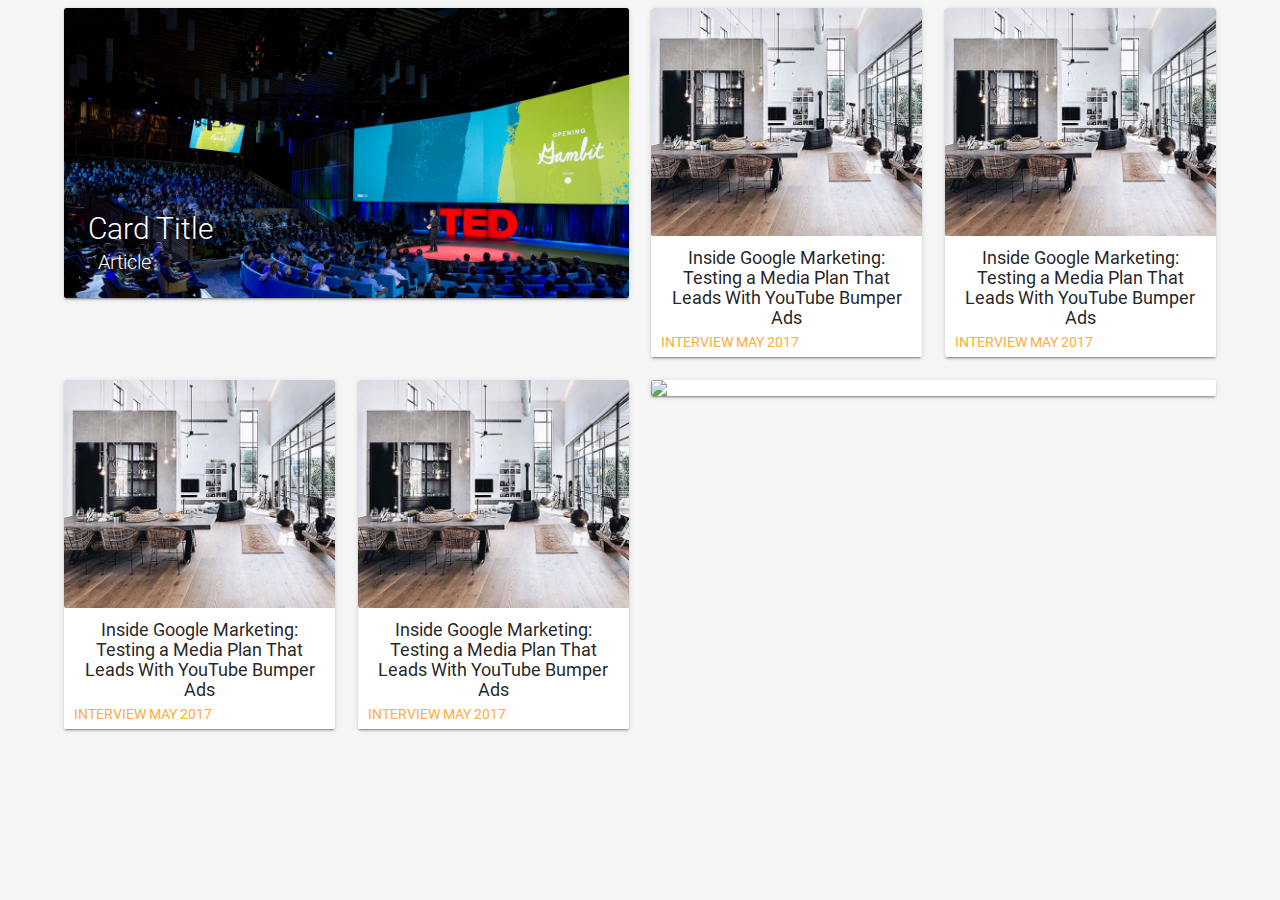
==== index.html @ 9502543b "Add relative units for font-size property, responsive for large screen devices" ====
<!DOCTYPE html>
<html>
  <head>
    <link href="http://fonts.googleapis.com/icon?family=Material+Icons" rel="stylesheet">
    <link rel="stylesheet" href="css/font-awesome.css">
    <link rel="stylesheet" href="css/materialize.css">
    <!-- <link rel="stylesheet" href="css/materialize.min.css"> -->
    <link rel="stylesheet" href="css/styles.css">
    <meta charset="utf-8">
    <meta name="viewport" content="width=device-width, initial-scale=1.0"/>
    <title>Latest Trends</title>
  </head>

  <body>
    <div class="container">
      <div class="row">
        <div id="top" class="col s12 m12 l6">
          <div class="card">
            <div class="card-image">
              <img src="img/ted.jpg">
              <span class="card-title">Card Title<br><a class="card-action" href="#">Article</a></span>
            </div>
          </div>
        </div>



        <div class="col s12 m6 l3 hoverable">
          <div class="card horizontal">
            <div class="card-image">
              <img src="img/12.jpg">
            </div>
            <div class="card-text">
              <div class="card-body">
                <h5>Inside Google Marketing: Testing a Media Plan That Leads With YouTube Bumper Ads</h5>
                <span class="card-action"><a href="#">Interview May 2017</a></span>
              </div>
            </div>
          </div>
        </div>

        <div class="col s12 m6 l3 hoverable">
          <div class="card card-grid-default horizontal">
            <div class="card-image">
              <img src="img/12.jpg">
            </div>
            <div class="card-text">
              <div class="card-body">
                <h5>Inside Google Marketing: Testing a Media Plan That Leads With YouTube Bumper Ads</h5>
                <span class="card-action"><a href="#">Interview May 2017</a></span>
              </div>
            </div>
          </div>
        </div>


        <div class="col s12 m6 l3 hoverable">
          <div class="card card-grid-default horizontal">
            <div class="card-image">
              <img src="img/12.jpg">
            </div>
            <div class="card-text">
              <div class="card-body">
                <h5>Inside Google Marketing: Testing a Media Plan That Leads With YouTube Bumper Ads</h5>
                <span class="card-action"><a href="#">Interview May 2017</a></span>
              </div>
            </div>
          </div>
        </div>

        <div class="col s12 m6 l3 hoverable">
          <div class="card card-grid-default horizontal">
            <div class="card-image">
              <img src="img/12.jpg">
            </div>
            <div class="card-text">
              <div class="card-body">
                <h5>Inside Google Marketing: Testing a Media Plan That Leads With YouTube Bumper Ads</h5>
                <span class="card-action"><a href="#">Interview May 2017</a></span>
              </div>
            </div>
          </div>
        </div>




        <div class="col s12 m12 l6">
          <div class="card">
            <div class="card-image">
              <img src="http://via.placeholder.com/450x250">
              <span class="card-title">Card Title<br><a class="card-action" href="#">Article</a></span>
            </div>
          </div>
        </div>
      </div>

    </div>




    <script src="js/jquery-3.2.1.js" type="text/javascript"></script>
    <script type="text/javascript" src="js/materialize.min.js"></script>
    <script src="js/scripts.js" type="text/javascript"></script>
  </body>
</html>
---- css/styles.css ----
/*@font-face {
  src: url(../fonts/Roboto-Bold.woff);
  font-family: 'Roboto';
}*/

*{
  box-sizing: border-box;
  /*font-family: "Roboto";*/
  font-size: 120%;
}
html{
  line-height: 1;
}
body{
  background-color: #f5f5f5;
}
.card {
  overflow: auto;
}

#top .card .card-image{
  min-height: 200px;
  max-height: 330px;
  overflow: hidden;
}


 .card .card-title{
  font-size: 2rem;
}
.card .card-action {
  font-size: 1.3rem;
  border-top: 0;
  color: white;
  padding: 0 0 5px 10px;


}

.card .card-text .card-body h5{
  font-size: 1.2rem;
  text-align: center;
  padding: 0 10px;
}
.card-body .card-action {
  font-size: .8rem;
  position:absolute;
  bottom:2px;
}


@media (min-width: 600px) {
  .card.horizontal{
    width: 100%;
    display: block;
    clear: both;
  }
  .card.horizontal .card-image {
      max-width: 100%;
    }
  .container{
    width: 90%;
  }
  .card .card-text .card-body h5{
    padding: 0 10px 20px 10px;
  }

  #top .card .card-image{
    max-height: 290px;
  }
}



@media (min-width: 1140px){
  #top .card .card-image{
    max-height: auto;


  }

}
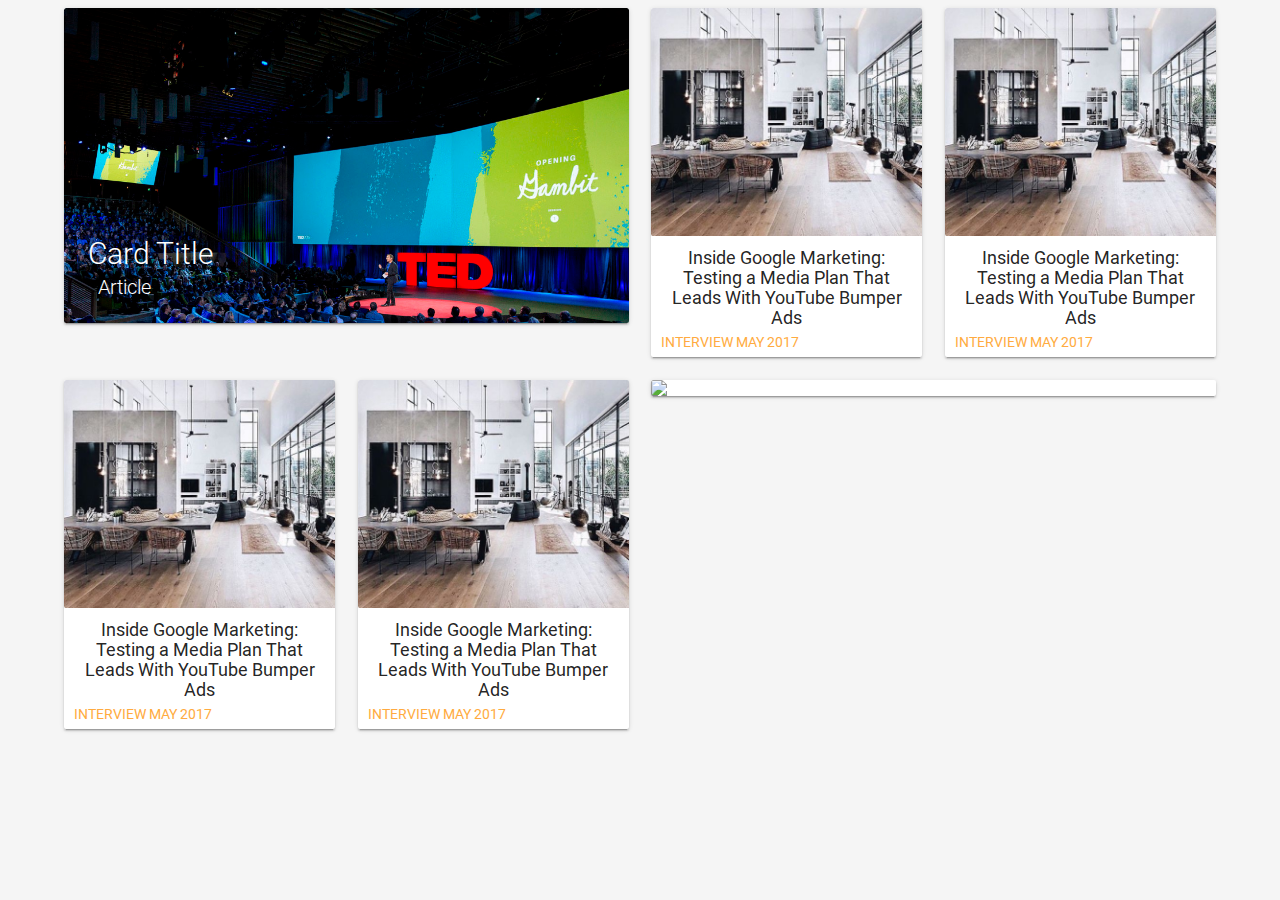
==== commit 5368171f: "Add id Top and Last and set the max-height to fixed units (pixels) to keep the cards on place for la" ====
--- a/index.html
+++ b/index.html
@@ -68,7 +68,7 @@
           </div>
         </div>
 
-        <div class="col s12 m6 l3 hoverable">
+        <div  class="col s12 m6 l3 hoverable">
           <div class="card card-grid-default horizontal">
             <div class="card-image">
               <img src="img/12.jpg">
@@ -85,10 +85,10 @@
 
 
 
-        <div class="col s12 m12 l6">
+        <div id="last" class="col s12 m12 l6">
           <div class="card">
             <div class="card-image">
-              <img src="http://via.placeholder.com/450x250">
+              <img src="http://via.placeholder.com/450x300">
               <span class="card-title">Card Title<br><a class="card-action" href="#">Article</a></span>
             </div>
           </div>
--- a/css/styles.css
+++ b/css/styles.css
@@ -17,13 +17,6 @@
 .card {
   overflow: auto;
 }
-
-#top .card .card-image{
-  min-height: 200px;
-  max-height: 330px;
-  overflow: hidden;
-}
-
 
  .card .card-title{
   font-size: 2rem;
@@ -66,7 +59,13 @@
   }
 
   #top .card .card-image{
-    max-height: 290px;
+    max-height: 295px;
+    overflow: hidden;
+  }
+
+  #last .card .card-image{
+    max-height: 295px;
+    overflow: hidden;
   }
 }
 
@@ -74,9 +73,9 @@
 
 @media (min-width: 1140px){
   #top .card .card-image{
-    max-height: auto;
-
-
+    max-height: 315px;
   }
-
+  #last .card .card-image{
+    max-height: 315px;
+  }
 }
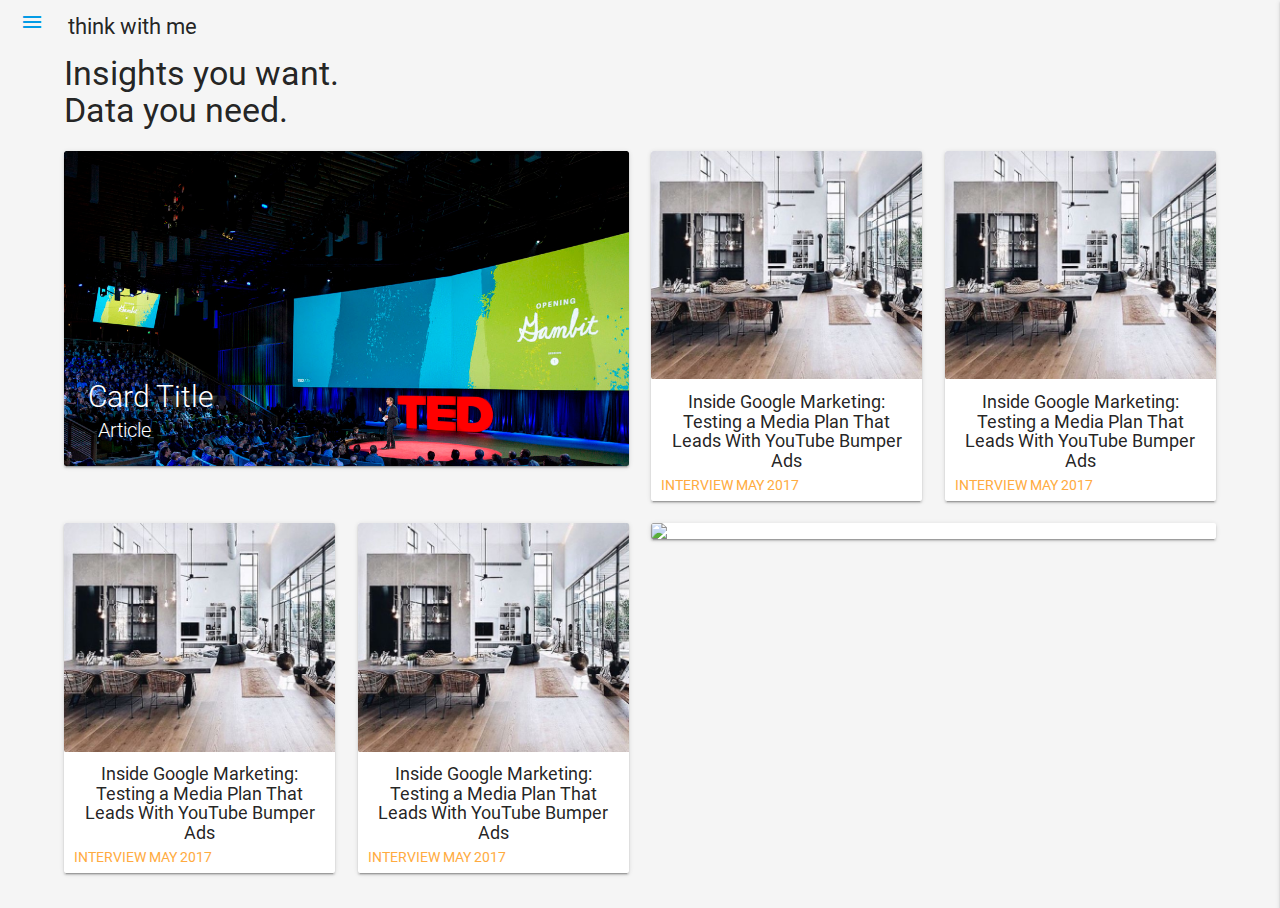
==== commit 511498ea: "Add nav-bar for small screens" ====
--- a/index.html
+++ b/index.html
@@ -12,7 +12,38 @@
   </head>
 
   <body>
+
+    <ul id="slide-out" class="side-nav ">
+      <li><a href="#!">Consumer Insights</a></li>
+      <li><a href="#!">Data and Measurment</a></li>
+      <li><a href="#!">Omnichannel</a></li>
+      <li><a href="#!">Data and Measurment</a></li>
+      <li><a href="#!">Data and Measurment</a></li>
+        <li class="no-padding">
+          <ul class="collapsible collapsible-accordion">
+            <li>
+              <a class="collapsible-header">Lenguage<i class="material-icons">arrow_drop_down</i></a>
+              <div class="collapsible-body">
+                <ul>
+                  <li><a href="#!">English</a></li>
+                  <li><a href="#!">Spanish</a></li>
+                  <li><a href="#!">Portuguese</a></li>
+                  <li><a href="#!">German</a></li>
+                </ul>
+              </div>
+            </li>
+          </ul>
+        </li>
+      </ul>
+
+      <a href="#" data-activates="slide-out" class="button-collapse"><i class="material-icons">menu</i></a>
+      <span class="title">think with me</span>
+
+
+
+
     <div class="container">
+      <h4>Insights you want.<br>Data you need.</h4>
       <div class="row">
         <div id="top" class="col s12 m12 l6">
           <div class="card">
--- a/css/styles.css
+++ b/css/styles.css
@@ -26,10 +26,14 @@
   border-top: 0;
   color: white;
   padding: 0 0 5px 10px;
-
-
+}
+.material-icons {
+  padding-top: 10px;
 }
 
+.button-collapse {
+  padding: 20px;
+}
 .card .card-text .card-body h5{
   font-size: 1.2rem;
   text-align: center;
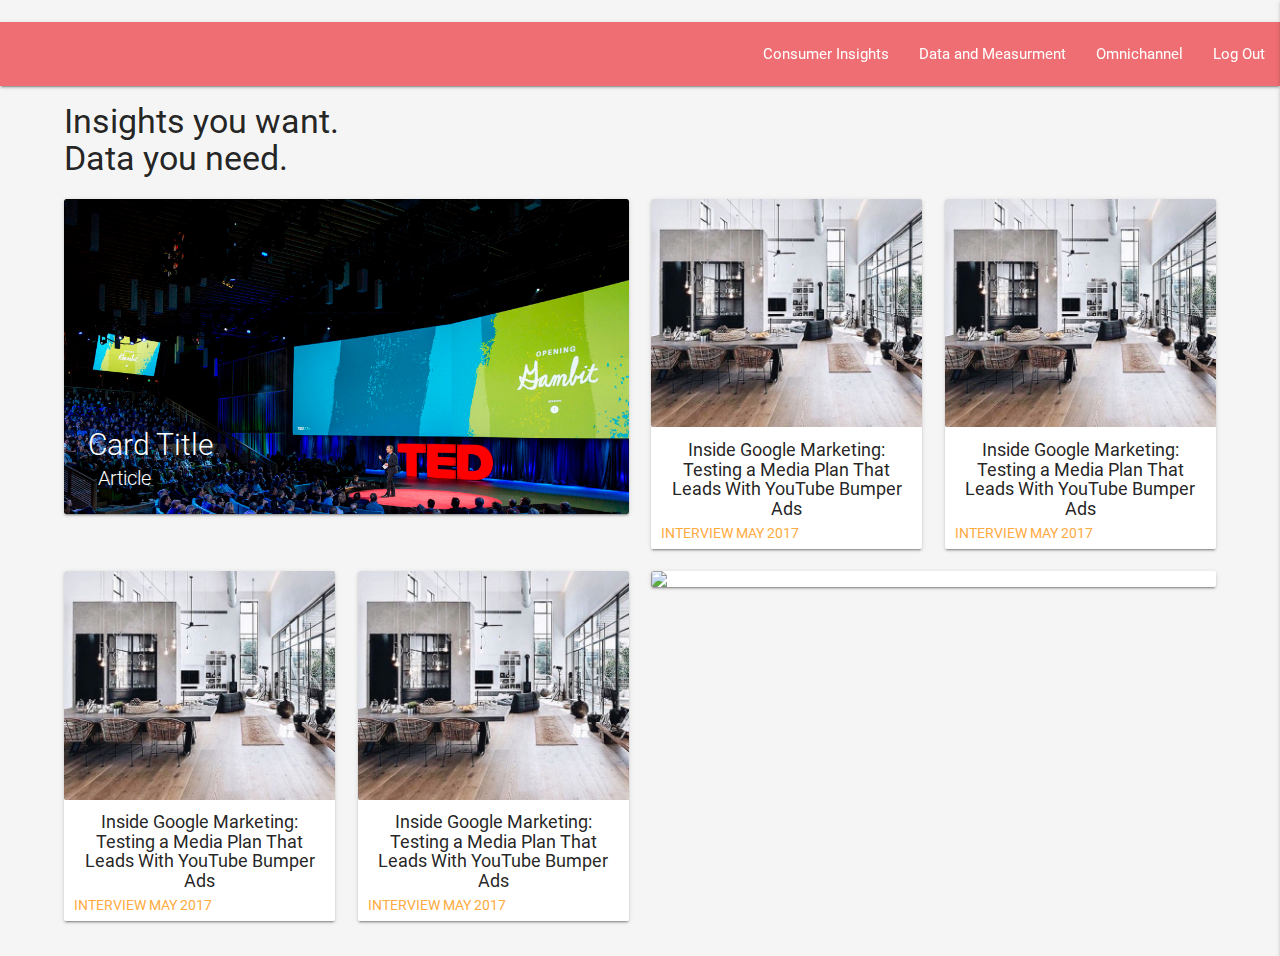
==== commit 483b40d4: "Add nav-bar for medium and large screens" ====
--- a/index.html
+++ b/index.html
@@ -13,7 +13,7 @@
 
   <body>
 
-    <ul id="slide-out" class="side-nav ">
+    <ul id="slide-out" class="side-nav  ">
       <li><a href="#!">Consumer Insights</a></li>
       <li><a href="#!">Data and Measurment</a></li>
       <li><a href="#!">Omnichannel</a></li>
@@ -35,11 +35,21 @@
           </ul>
         </li>
       </ul>
+      <a href="#" data-activates="slide-out" class="button-collapse"><i class="material-icons hide-on-med-and-up">menu</i></a>
+      <span class="title hide-on-med-and-up">think with me</span>
 
-      <a href="#" data-activates="slide-out" class="button-collapse"><i class="material-icons">menu</i></a>
-      <span class="title">think with me</span>
-
-
+      <div class="navbar-fixed hide-on-small-only">
+       <nav>
+         <div class="nav-wrapper">
+           <ul class="right ">
+             <li><a href="#!">Consumer Insights</a></li>
+             <li><a href="#!">Data and Measurment</a></li>
+             <li><a href="#!">Omnichannel</a></li>
+             <li><a href="#">Log Out</a></li>
+           </ul>
+         </div>
+       </nav>
+     </div>
 
 
     <div class="container">
@@ -84,7 +94,6 @@
           </div>
         </div>
 
-
         <div class="col s12 m6 l3 hoverable">
           <div class="card card-grid-default horizontal">
             <div class="card-image">
@@ -113,9 +122,6 @@
           </div>
         </div>
 
-
-
-
         <div id="last" class="col s12 m12 l6">
           <div class="card">
             <div class="card-image">
@@ -125,11 +131,7 @@
           </div>
         </div>
       </div>
-
     </div>
-
-
-
 
     <script src="js/jquery-3.2.1.js" type="text/javascript"></script>
     <script type="text/javascript" src="js/materialize.min.js"></script>
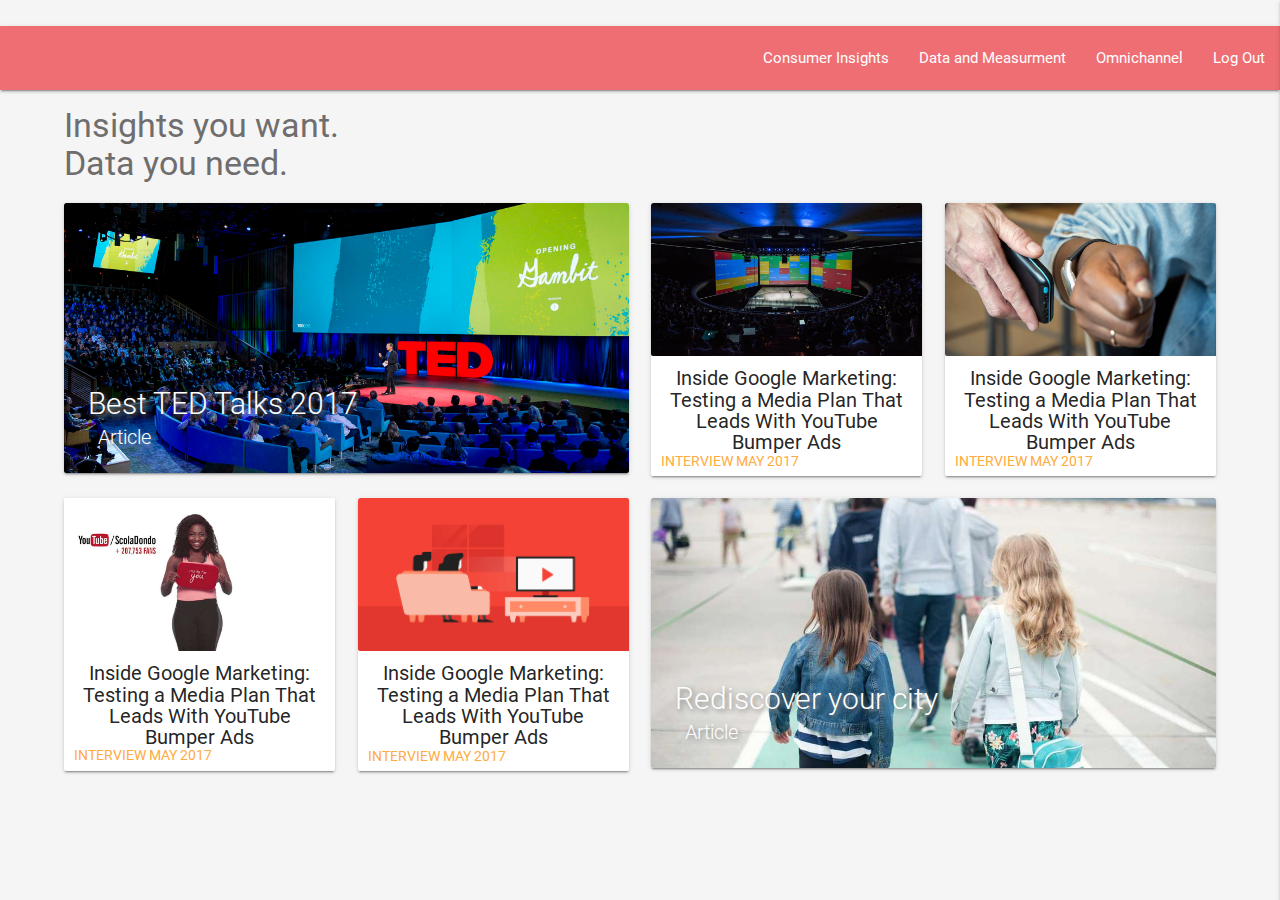
==== commit 69eb4318: "Main content and nav-bar display properly" ====
--- a/index.html
+++ b/index.html
@@ -12,6 +12,8 @@
   </head>
 
   <body>
+    <div class="hero-content">
+
 
     <ul id="slide-out" class="side-nav  ">
       <li><a href="#!">Consumer Insights</a></li>
@@ -38,7 +40,7 @@
       <a href="#" data-activates="slide-out" class="button-collapse"><i class="material-icons hide-on-med-and-up">menu</i></a>
       <span class="title hide-on-med-and-up">think with me</span>
 
-      <div class="navbar-fixed hide-on-small-only">
+      <div class="navbar hide-on-small-only">
        <nav>
          <div class="nav-wrapper">
            <ul class="right ">
@@ -50,7 +52,7 @@
          </div>
        </nav>
      </div>
-
+  </div>
 
     <div class="container">
       <h4>Insights you want.<br>Data you need.</h4>
@@ -59,7 +61,7 @@
           <div class="card">
             <div class="card-image">
               <img src="img/ted.jpg">
-              <span class="card-title">Card Title<br><a class="card-action" href="#">Article</a></span>
+              <span class="card-title">Best TED Talks 2017<br><a class="card-action" href="#">Article</a></span>
             </div>
           </div>
         </div>
@@ -69,7 +71,7 @@
         <div class="col s12 m6 l3 hoverable">
           <div class="card horizontal">
             <div class="card-image">
-              <img src="img/12.jpg">
+              <img src="img/marketing.jpg">
             </div>
             <div class="card-text">
               <div class="card-body">
@@ -83,7 +85,7 @@
         <div class="col s12 m6 l3 hoverable">
           <div class="card card-grid-default horizontal">
             <div class="card-image">
-              <img src="img/12.jpg">
+              <img src="img/jason.jpg">
             </div>
             <div class="card-text">
               <div class="card-body">
@@ -97,7 +99,7 @@
         <div class="col s12 m6 l3 hoverable">
           <div class="card card-grid-default horizontal">
             <div class="card-image">
-              <img src="img/12.jpg">
+              <img src="img/youtube.jpg">
             </div>
             <div class="card-text">
               <div class="card-body">
@@ -111,7 +113,7 @@
         <div  class="col s12 m6 l3 hoverable">
           <div class="card card-grid-default horizontal">
             <div class="card-image">
-              <img src="img/12.jpg">
+              <img src="img/video.png">
             </div>
             <div class="card-text">
               <div class="card-body">
@@ -125,8 +127,8 @@
         <div id="last" class="col s12 m12 l6">
           <div class="card">
             <div class="card-image">
-              <img src="http://via.placeholder.com/450x300">
-              <span class="card-title">Card Title<br><a class="card-action" href="#">Article</a></span>
+              <img src="img/travel.jpg">
+              <span class="card-title">Rediscover your city<br><a class="card-action" href="#">Article</a></span>
             </div>
           </div>
         </div>
--- a/css/styles.css
+++ b/css/styles.css
@@ -14,12 +14,19 @@
 body{
   background-color: #f5f5f5;
 }
+
+h4{
+  color: #6f6d6d;
+}
+
+
 .card {
   overflow: auto;
 }
 
  .card .card-title{
   font-size: 2rem;
+  text-shadow: 2px 2px 5px grey;
 }
 .card .card-action {
   font-size: 1.3rem;
@@ -35,15 +42,17 @@
   padding: 20px;
 }
 .card .card-text .card-body h5{
-  font-size: 1.2rem;
+  font-size: 1rem;
   text-align: center;
   padding: 0 10px;
+  margin-bottom: 35px;
 }
 .card-body .card-action {
   font-size: .8rem;
   position:absolute;
   bottom:2px;
 }
+
 
 
 @media (min-width: 600px) {
@@ -59,27 +68,36 @@
     width: 90%;
   }
   .card .card-text .card-body h5{
+    font-size: 1.3rem;
+    margin-bottom: 2px;
     padding: 0 10px 20px 10px;
   }
 
   #top .card .card-image{
-    max-height: 295px;
+    max-height: 260px;
     overflow: hidden;
   }
 
   #last .card .card-image{
-    max-height: 295px;
+    max-height: 260px;
     overflow: hidden;
   }
 }
 
 
 
-@media (min-width: 1140px){
+@media (min-width: 980px){
   #top .card .card-image{
-    max-height: 315px;
+    max-height: 100%;
+    height: 270px;
   }
   #last .card .card-image{
-    max-height: 315px;
+    max-height: 100%;
+    height: 270px;
   }
+
+.card.horizontal{
+  min-height: 270px;
 }
+
+}
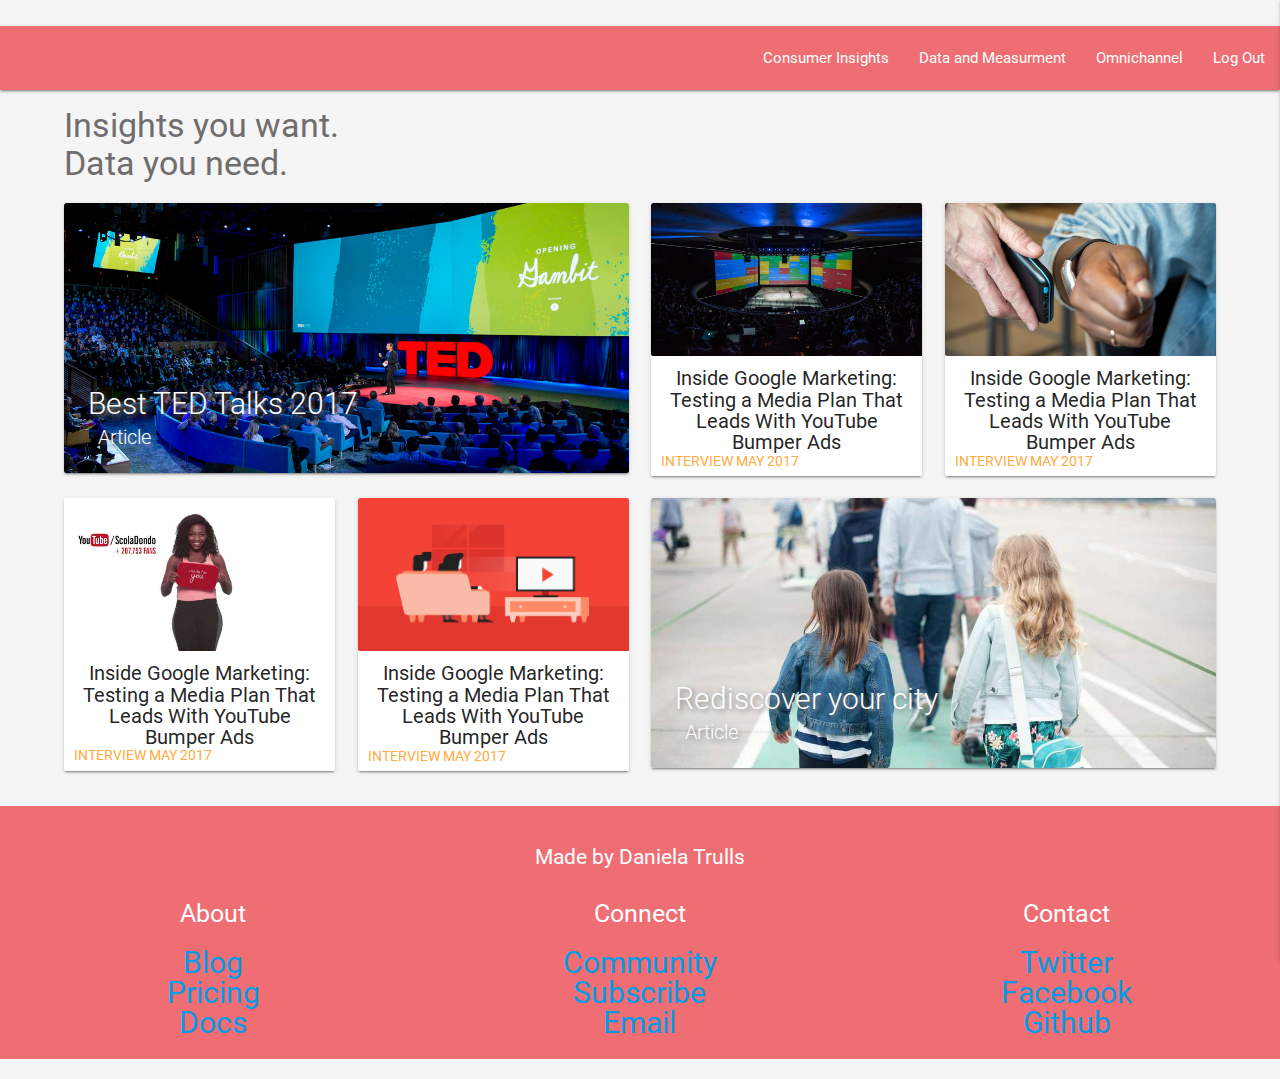
==== commit d8ec1f1a: "Add footer with links" ====
--- a/index.html
+++ b/index.html
@@ -135,6 +135,40 @@
       </div>
     </div>
 
+    <!-- Footer -->
+<footer class="page-footer">
+  <div class="row">
+
+      <div class="col s12">
+        <p>Made by Daniela Trulls</p>
+      </div>
+      <div class="col s6 m4 l4">
+        <h5>About</h5>
+        <ul>
+          <li><a href="#!">Blog</a></li>
+          <li><a href="#!">Pricing</a></li>
+          <li><a href="#!">Docs</a></li>
+        </ul>
+      </div>
+      <div class="col s6 m4 l4">
+        <h5>Connect</h5>
+        <ul>
+          <li><a href="#!">Community</a></li>
+          <li><a href="#!">Subscribe</a></li>
+          <li><a href="#!">Email</a></li>
+        </ul>
+      </div>
+      <div class="col s6 m4 l4">
+        <h5>Contact</h5>
+        <ul>
+          <li><a href="#!">Twitter</a></li>
+          <li><a href="#!">Facebook</a></li>
+          <li><a href="#!">Github</a></li>
+        </ul>
+      </div>
+  </div>
+</footer>
+
     <script src="js/jquery-3.2.1.js" type="text/javascript"></script>
     <script type="text/javascript" src="js/materialize.min.js"></script>
     <script src="js/scripts.js" type="text/javascript"></script>
--- a/css/styles.css
+++ b/css/styles.css
@@ -52,7 +52,11 @@
   position:absolute;
   bottom:2px;
 }
-
+.page-footer{
+  color:white;
+  font-size: .8rem;
+  text-align: center;
+}
 
 
 @media (min-width: 600px) {
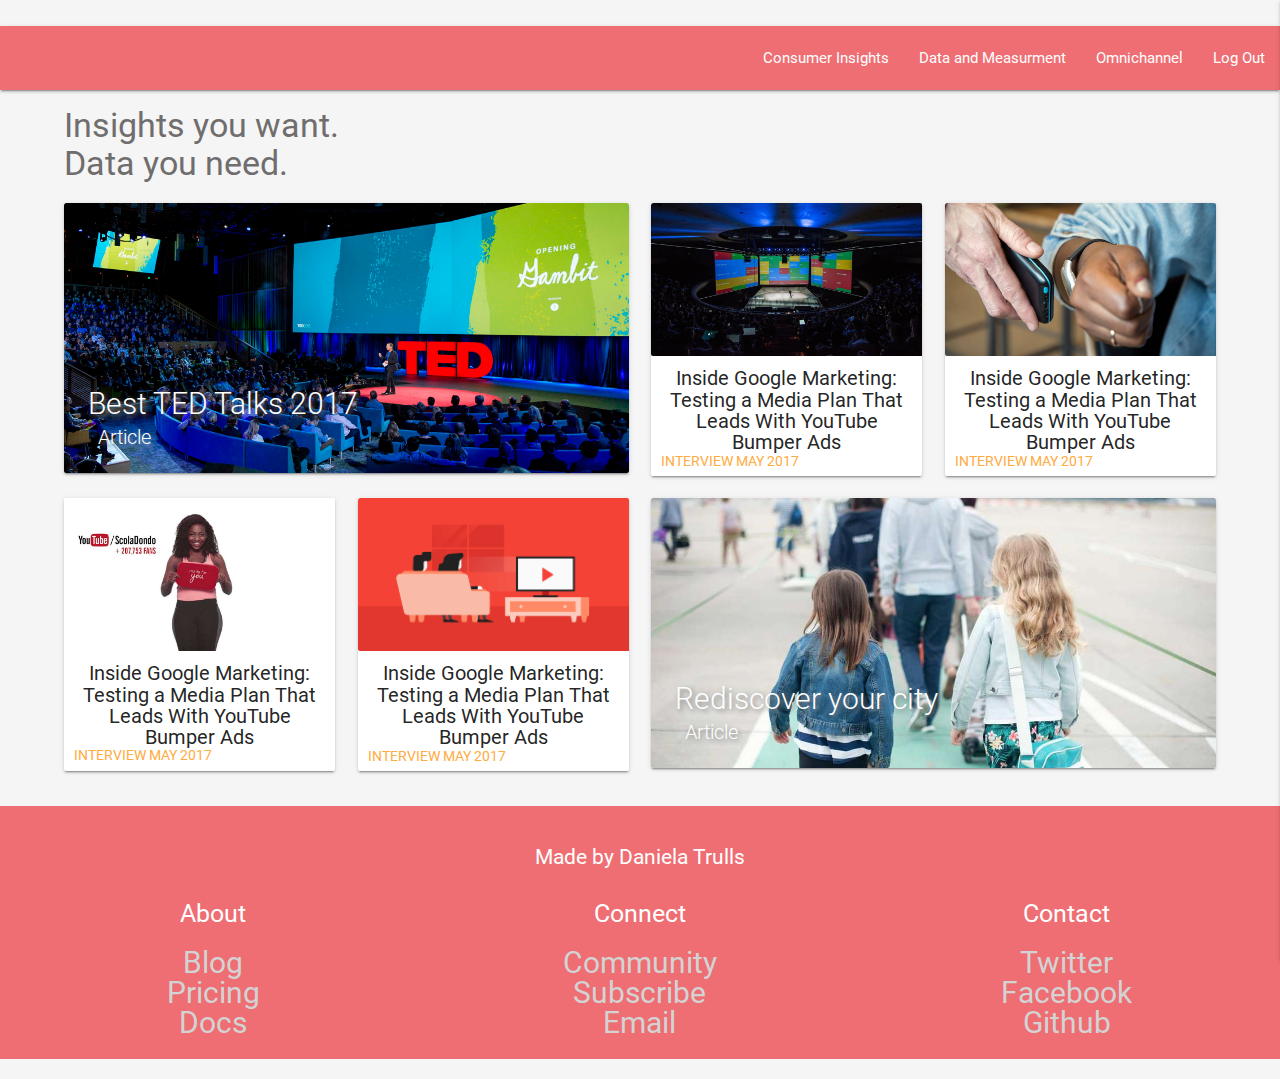
==== commit 1026f33c: "Fix indentation, add README.md content" ====
--- a/index.html
+++ b/index.html
@@ -4,7 +4,6 @@
     <link href="http://fonts.googleapis.com/icon?family=Material+Icons" rel="stylesheet">
     <link rel="stylesheet" href="css/font-awesome.css">
     <link rel="stylesheet" href="css/materialize.css">
-    <!-- <link rel="stylesheet" href="css/materialize.min.css"> -->
     <link rel="stylesheet" href="css/styles.css">
     <meta charset="utf-8">
     <meta name="viewport" content="width=device-width, initial-scale=1.0"/>
@@ -12,34 +11,31 @@
   </head>
 
   <body>
-    <div class="hero-content">
-
-
-    <ul id="slide-out" class="side-nav  ">
-      <li><a href="#!">Consumer Insights</a></li>
-      <li><a href="#!">Data and Measurment</a></li>
-      <li><a href="#!">Omnichannel</a></li>
-      <li><a href="#!">Data and Measurment</a></li>
-      <li><a href="#!">Data and Measurment</a></li>
+    <div class="content">
+      <ul id="slide-out" class="side-nav  ">
+        <li><a href="#!">Consumer Insights</a></li>
+        <li><a href="#!">Data and Measurment</a></li>
+        <li><a href="#!">Omnichannel</a></li>
+        <li><a href="#!">Data and Measurment</a></li>
+        <li><a href="#!">Data and Measurment</a></li>
         <li class="no-padding">
           <ul class="collapsible collapsible-accordion">
             <li>
               <a class="collapsible-header">Lenguage<i class="material-icons">arrow_drop_down</i></a>
-              <div class="collapsible-body">
-                <ul>
-                  <li><a href="#!">English</a></li>
-                  <li><a href="#!">Spanish</a></li>
-                  <li><a href="#!">Portuguese</a></li>
-                  <li><a href="#!">German</a></li>
-                </ul>
-              </div>
+                <div class="collapsible-body">
+                  <ul>
+                    <li><a href="#!">English</a></li>
+                    <li><a href="#!">Spanish</a></li>
+                    <li><a href="#!">Portuguese</a></li>
+                    <li><a href="#!">German</a></li>
+                  </ul>
+                </div>
             </li>
           </ul>
         </li>
       </ul>
       <a href="#" data-activates="slide-out" class="button-collapse"><i class="material-icons hide-on-med-and-up">menu</i></a>
       <span class="title hide-on-med-and-up">think with me</span>
-
       <div class="navbar hide-on-small-only">
        <nav>
          <div class="nav-wrapper">
@@ -51,8 +47,8 @@
            </ul>
          </div>
        </nav>
-     </div>
-  </div>
+      </div>
+    </div>
 
     <div class="container">
       <h4>Insights you want.<br>Data you need.</h4>
@@ -65,9 +61,6 @@
             </div>
           </div>
         </div>
-
-
-
         <div class="col s12 m6 l3 hoverable">
           <div class="card horizontal">
             <div class="card-image">
@@ -81,7 +74,6 @@
             </div>
           </div>
         </div>
-
         <div class="col s12 m6 l3 hoverable">
           <div class="card card-grid-default horizontal">
             <div class="card-image">
@@ -95,7 +87,6 @@
             </div>
           </div>
         </div>
-
         <div class="col s12 m6 l3 hoverable">
           <div class="card card-grid-default horizontal">
             <div class="card-image">
@@ -109,7 +100,6 @@
             </div>
           </div>
         </div>
-
         <div  class="col s12 m6 l3 hoverable">
           <div class="card card-grid-default horizontal">
             <div class="card-image">
@@ -123,7 +113,6 @@
             </div>
           </div>
         </div>
-
         <div id="last" class="col s12 m12 l6">
           <div class="card">
             <div class="card-image">
@@ -134,38 +123,36 @@
         </div>
       </div>
     </div>
-
-    <!-- Footer -->
+<!-- Footer -->
 <footer class="page-footer">
   <div class="row">
-
-      <div class="col s12">
-        <p>Made by Daniela Trulls</p>
-      </div>
-      <div class="col s6 m4 l4">
-        <h5>About</h5>
-        <ul>
-          <li><a href="#!">Blog</a></li>
-          <li><a href="#!">Pricing</a></li>
-          <li><a href="#!">Docs</a></li>
-        </ul>
-      </div>
-      <div class="col s6 m4 l4">
-        <h5>Connect</h5>
-        <ul>
-          <li><a href="#!">Community</a></li>
-          <li><a href="#!">Subscribe</a></li>
-          <li><a href="#!">Email</a></li>
-        </ul>
-      </div>
-      <div class="col s6 m4 l4">
-        <h5>Contact</h5>
-        <ul>
-          <li><a href="#!">Twitter</a></li>
-          <li><a href="#!">Facebook</a></li>
-          <li><a href="#!">Github</a></li>
-        </ul>
-      </div>
+    <div class="col s12">
+      <p>Made by Daniela Trulls</p>
+    </div>
+    <div class="col s6 m4 l4">
+      <h5>About</h5>
+      <ul>
+        <li><a href="#!">Blog</a></li>
+        <li><a href="#!">Pricing</a></li>
+        <li><a href="#!">Docs</a></li>
+      </ul>
+    </div>
+    <div class="col s6 m4 l4">
+      <h5>Connect</h5>
+      <ul>
+        <li><a href="#!">Community</a></li>
+        <li><a href="#!">Subscribe</a></li>
+        <li><a href="#!">Email</a></li>
+      </ul>
+    </div>
+    <div class="col s6 m4 l4">
+      <h5>Contact</h5>
+      <ul>
+        <li><a href="#!">Twitter</a></li>
+        <li><a href="#!">Facebook</a></li>
+        <li><a href="#!">Github</a></li>
+      </ul>
+    </div>
   </div>
 </footer>
 
--- a/css/styles.css
+++ b/css/styles.css
@@ -2,7 +2,6 @@
   src: url(../fonts/Roboto-Bold.woff);
   font-family: 'Roboto';
 }*/
-
 *{
   box-sizing: border-box;
   /*font-family: "Roboto";*/
@@ -14,17 +13,13 @@
 body{
   background-color: #f5f5f5;
 }
-
 h4{
   color: #6f6d6d;
 }
-
-
 .card {
   overflow: auto;
 }
-
- .card .card-title{
+.card .card-title{
   font-size: 2rem;
   text-shadow: 2px 2px 5px grey;
 }
@@ -37,7 +32,6 @@
 .material-icons {
   padding-top: 10px;
 }
-
 .button-collapse {
   padding: 20px;
 }
@@ -57,7 +51,9 @@
   font-size: .8rem;
   text-align: center;
 }
-
+.page-footer a{
+  color: lightgrey;
+}
 
 @media (min-width: 600px) {
   .card.horizontal{
@@ -76,18 +72,15 @@
     margin-bottom: 2px;
     padding: 0 10px 20px 10px;
   }
-
   #top .card .card-image{
     max-height: 260px;
     overflow: hidden;
   }
-
   #last .card .card-image{
     max-height: 260px;
     overflow: hidden;
   }
 }
-
 
 
 @media (min-width: 980px){
@@ -99,9 +92,7 @@
     max-height: 100%;
     height: 270px;
   }
-
-.card.horizontal{
-  min-height: 270px;
+  .card.horizontal{
+    min-height: 270px;
+  }
 }
-
-}
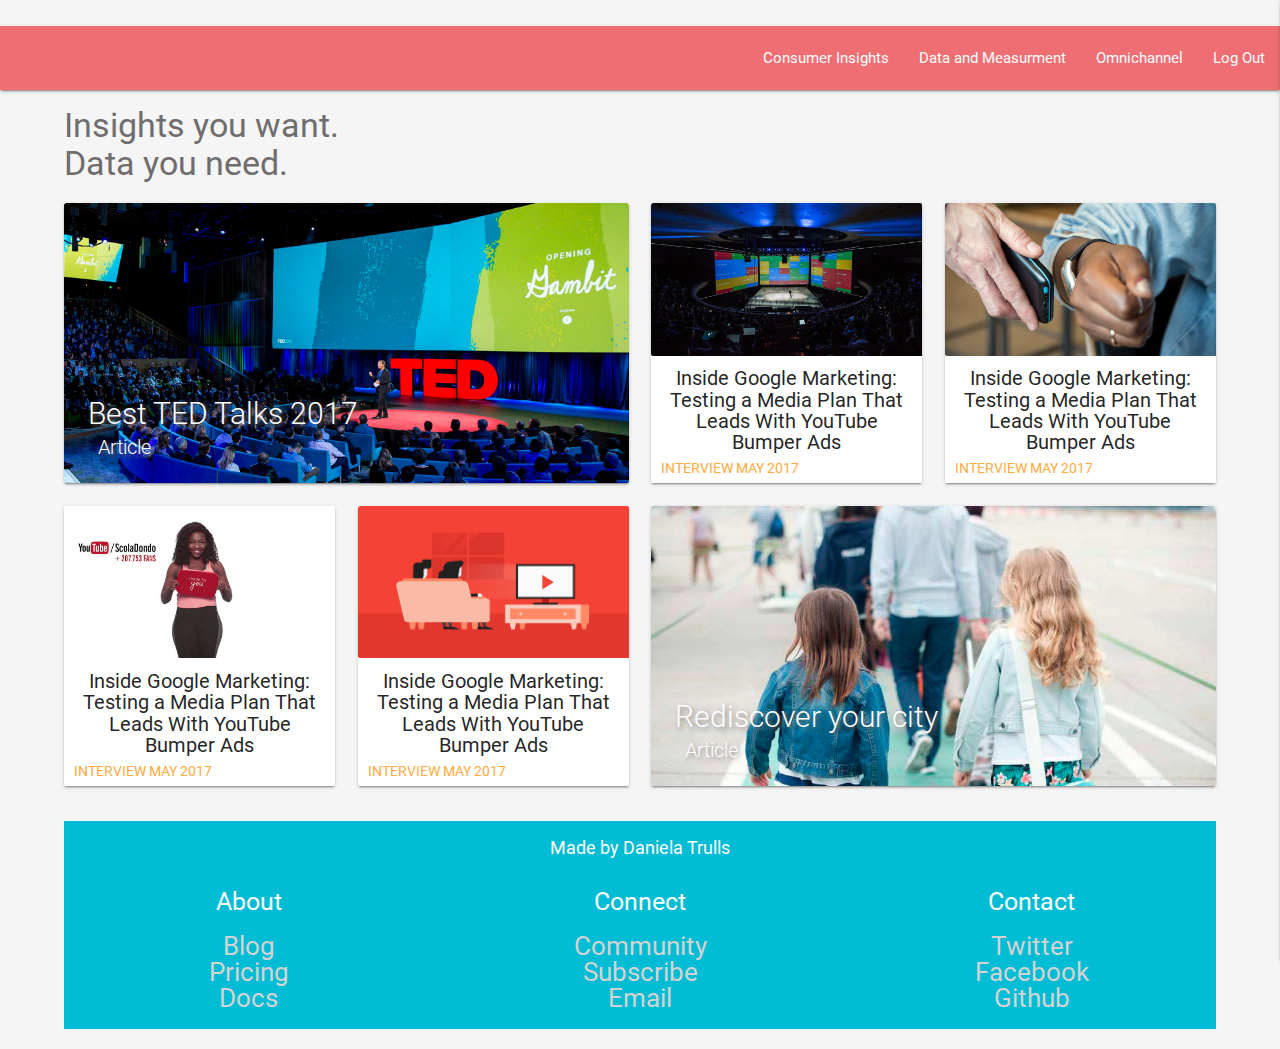
==== commit 021ba983: "Add color with materialize CSS classes" ====
--- a/index.html
+++ b/index.html
@@ -12,7 +12,7 @@
 
   <body>
     <div class="content">
-      <ul id="slide-out" class="side-nav  ">
+      <ul id="slide-out" class="side-nav indigo lighten-2">
         <li><a href="#!">Consumer Insights</a></li>
         <li><a href="#!">Data and Measurment</a></li>
         <li><a href="#!">Omnichannel</a></li>
@@ -21,7 +21,7 @@
         <li class="no-padding">
           <ul class="collapsible collapsible-accordion">
             <li>
-              <a class="collapsible-header">Lenguage<i class="material-icons">arrow_drop_down</i></a>
+              <a class="collapsible-header ">Lenguage<i class="material-icons">arrow_drop_down</i></a>
                 <div class="collapsible-body">
                   <ul>
                     <li><a href="#!">English</a></li>
@@ -34,8 +34,8 @@
           </ul>
         </li>
       </ul>
-      <a href="#" data-activates="slide-out" class="button-collapse"><i class="material-icons hide-on-med-and-up">menu</i></a>
-      <span class="title hide-on-med-and-up">think with me</span>
+      <a href="#" data-activates="slide-out" class="button-collapse materialize-red-text"><i class="material-icons hide-on-med-and-up">menu</i></a>
+      <span class="title hide-on-med-and-up cyan-text">think with me</span>
       <div class="navbar hide-on-small-only">
        <nav>
          <div class="nav-wrapper">
@@ -122,39 +122,40 @@
           </div>
         </div>
       </div>
+
+<!-- Footer -->
+      <footer class="page-footer cyan">
+        <div class="row">
+          <div class="col s12">
+            <p>Made by Daniela Trulls</p>
+          </div>
+          <div class="col s6 m4 l4">
+            <h5>About</h5>
+            <ul>
+              <li><a href="#!">Blog</a></li>
+              <li><a href="#!">Pricing</a></li>
+              <li><a href="#!">Docs</a></li>
+            </ul>
+          </div>
+          <div class="col s6 m4 l4">
+            <h5>Connect</h5>
+            <ul>
+              <li><a href="#!">Community</a></li>
+              <li><a href="#!">Subscribe</a></li>
+              <li><a href="#!">Email</a></li>
+            </ul>
+          </div>
+          <div class="col s6 m4 l4">
+            <h5>Contact</h5>
+            <ul>
+              <li><a href="#!">Twitter</a></li>
+              <li><a href="#!">Facebook</a></li>
+              <li><a href="#!">Github</a></li>
+            </ul>
+          </div>
+        </div>
+      </footer>
     </div>
-<!-- Footer -->
-<footer class="page-footer">
-  <div class="row">
-    <div class="col s12">
-      <p>Made by Daniela Trulls</p>
-    </div>
-    <div class="col s6 m4 l4">
-      <h5>About</h5>
-      <ul>
-        <li><a href="#!">Blog</a></li>
-        <li><a href="#!">Pricing</a></li>
-        <li><a href="#!">Docs</a></li>
-      </ul>
-    </div>
-    <div class="col s6 m4 l4">
-      <h5>Connect</h5>
-      <ul>
-        <li><a href="#!">Community</a></li>
-        <li><a href="#!">Subscribe</a></li>
-        <li><a href="#!">Email</a></li>
-      </ul>
-    </div>
-    <div class="col s6 m4 l4">
-      <h5>Contact</h5>
-      <ul>
-        <li><a href="#!">Twitter</a></li>
-        <li><a href="#!">Facebook</a></li>
-        <li><a href="#!">Github</a></li>
-      </ul>
-    </div>
-  </div>
-</footer>
 
     <script src="js/jquery-3.2.1.js" type="text/javascript"></script>
     <script type="text/javascript" src="js/materialize.min.js"></script>
--- a/css/styles.css
+++ b/css/styles.css
@@ -43,16 +43,22 @@
 }
 .card-body .card-action {
   font-size: .8rem;
-  position:absolute;
-  bottom:2px;
+  position: absolute;
+  bottom: 2px;
 }
 .page-footer{
-  color:white;
-  font-size: .8rem;
+  color: white;
+  font-size: .7rem;
   text-align: center;
+  bottom: 0;
+  /*background-color: #00bac1;*/
+  padding-top: 0;
 }
 .page-footer a{
   color: lightgrey;
+}
+.page-footer a:hover{
+  color: white;
 }
 
 @media (min-width: 600px) {
@@ -86,13 +92,13 @@
 @media (min-width: 980px){
   #top .card .card-image{
     max-height: 100%;
-    height: 270px;
+    height: 280px;
   }
   #last .card .card-image{
     max-height: 100%;
-    height: 270px;
+    height: 280px;
   }
   .card.horizontal{
-    min-height: 270px;
+    min-height: 280px;
   }
 }
